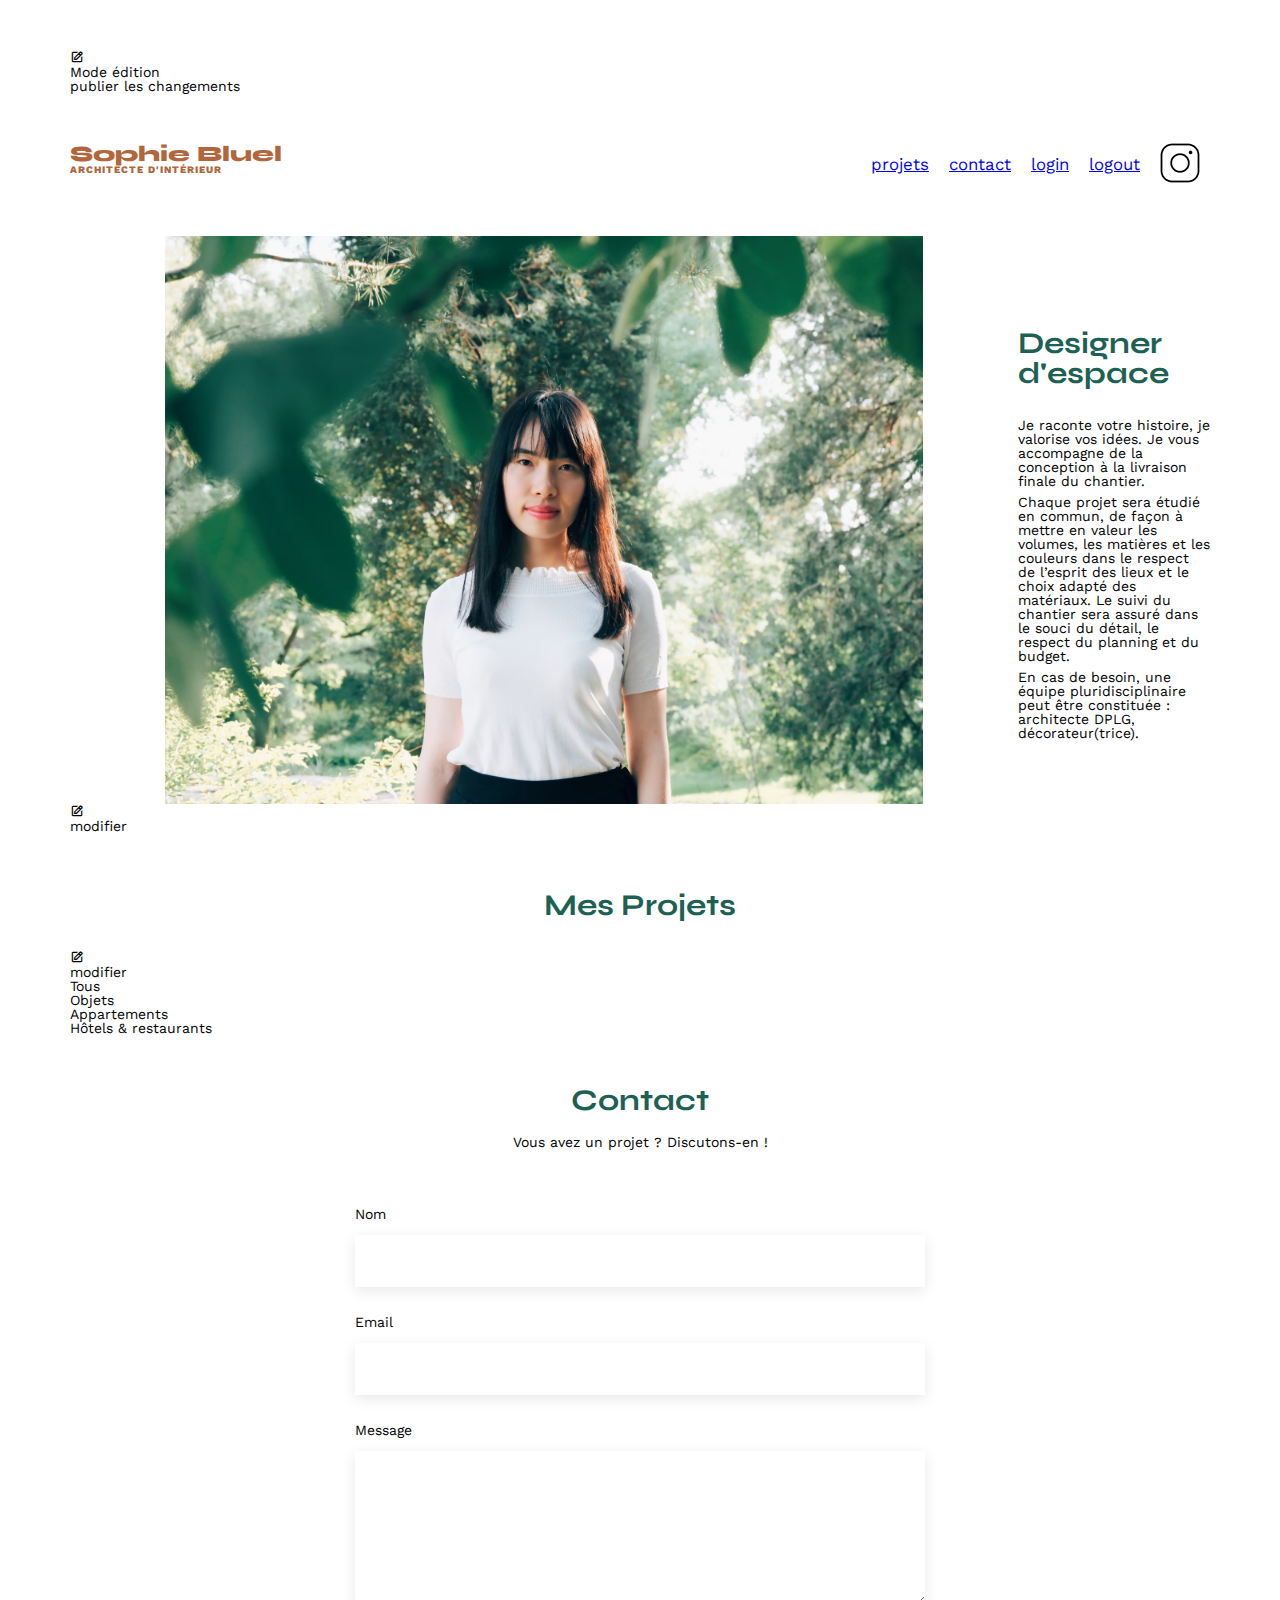
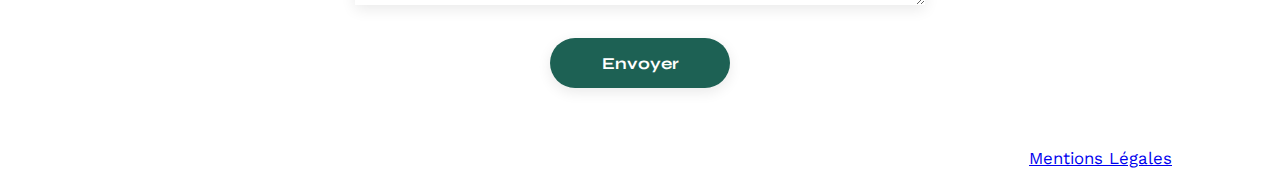
==== FrontEnd/index.html @ e4a9fb1e "Ajout de classes pour la factorisation de app.js" ====
<!DOCTYPE html>
<html lang="fr">

<head>
	<meta charset="UTF-8">
	<title>Sophie Bluel - Architecte d'intérieur</title>
	<meta name="viewport" content="width=device-width, initial-scale=1.0">
	<link rel="preconnect" href="https://fonts.googleapis.com">
	<link rel="preconnect" href="https://fonts.gstatic.com" crossorigin>
	<link href="https://fonts.googleapis.com/css2?family=Syne:wght@700;800&family=Work+Sans&display=swap"
		rel="stylesheet">
	<meta name="description" content="">
	<link href='https://unpkg.com/boxicons@2.1.4/css/boxicons.min.css' rel='stylesheet'>
	<link rel="stylesheet" href="./assets/style.css">
</head>

<body>
	<section class="admin-bar admin hidden">
		<div class="edition-group">
			<i class='bx bx-edit'></i>
			<p>Mode édition</p>
		</div>
		<div class="publish-button">
			<p>publier les changements</p>
		</div>
	</section>
	<header>
		<h1>Sophie Bluel <span>ARCHITECTE D'INTÉRIEUR</span></h1>
		<nav>
			<ul>
				<li><a href="#portfolio">projets</a></li>
				<li><a href="#contact">contact</a></li>
				<li class="not-admin" id="login"><a href="./login.html">login</a></li>
				<li class="admin hidden" id="logout"><a href="#">logout</a></li>
				<li><a href="https://www.instagram.com" target="_blank"><img src="./assets/icons/instagram.png"
							alt="Instagram"></a></li>
			</ul>
		</nav>
	</header>
	<main>
		<section id="introduction">
			<div class="picture-container">
				<figure>
					<img src="./assets/images/sophie-bluel.png" alt="logo de Sophie Bluel">
				</figure>
				<div class="edition-group admin hidden">
					<i class='bx bx-edit'></i>
					<p>modifier</p>
				</div>
			</div>
			<article>
				<h2>Designer d'espace</h2>
				<p>Je raconte votre histoire, je valorise vos idées. Je vous accompagne de la conception à la livraison
					finale du chantier.</p>
				<p>Chaque projet sera étudié en commun, de façon à mettre en valeur les volumes, les matières et les
					couleurs dans le respect de l’esprit des lieux et le choix adapté des matériaux. Le suivi du chantier
					sera assuré dans le souci du détail, le respect du planning et du budget.</p>
				<p>En cas de besoin, une équipe pluridisciplinaire peut être constituée : architecte DPLG,
					décorateur(trice).</p>
			</article>
		</section>
		<section id="portfolio">
			<div class="mes-projets">
				<h2>Mes Projets</h2>
				<div class="edition-group admin hidden" id="edit-works">
					<i class='bx bx-edit'></i>
					<p>modifier</p>
				</div>
			</div>
			<ul class="not-admin filters-category">
				<li class="filter-button active" id="all-cat-button" tabindex="0">Tous</li>
				<li class="filter-button" id="cat1-button" tabindex="0" data-categoryid="1">Objets</li>
				<li class="filter-button" id="cat2-button" tabindex="0" data-categoryid="2">Appartements</li>
				<li class="filter-button" id="cat3-button" tabindex="0" data-categoryid="3">Hôtels & restaurants</li>
			</ul>
			<div class="gallery">
			</div>
		</section>
		<section id="contact">
			<h2>Contact</h2>
			<p>Vous avez un projet ? Discutons-en !</p>
			<form action="" method="post">
				<label for="name">Nom</label>
				<input type="text" name="name" id="name">
				<label for="email">Email</label>
				<input type="email" name="email" id="email">
				<label for="message">Message</label>
				<textarea name="message" id="message" cols="30" rows="10"></textarea>
				<input type="submit" value="Envoyer">
			</form>
		</section>
	</main>

	<footer>
		<nav>
			<ul>
				<li><a href="#">Mentions Légales</a></li>
			</ul>
		</nav>
	</footer>
	<script src="./app.js" defer></script>
</body>

</html>
---- FrontEnd/assets/style.css ----
/* http://meyerweb.com/eric/tools/css/reset/
   v2.0 | 20110126
   License: none (public domain)
*/

html, body, div, span, applet, object, iframe,
h1, h2, h3, h4, h5, h6, p, blockquote, pre,
a, abbr, acronym, address, big, cite, code,
del, dfn, em, img, ins, kbd, q, s, samp,
small, strike, strong, sub, sup, tt, var,
b, u, i, center,
dl, dt, dd, ol, ul, li,
fieldset, form, label, legend,
table, caption, tbody, tfoot, thead, tr, th, td,
article, aside, canvas, details, embed,
figure, figcaption, footer, header, hgroup,
menu, nav, output, ruby, section, summary,
time, mark, audio, video {
	margin: 0;
	padding: 0;
	border: 0;
	font-size: 100%;
	font: inherit;
	vertical-align: baseline;
}
/* HTML5 display-role reset for older browsers */
article, aside, details, figcaption, figure,
footer, header, hgroup, menu, nav, section {
	display: block;
}
body {
	line-height: 1;
}
ol, ul {
	list-style: none;
}
blockquote, q {
	quotes: none;
}
blockquote:before, blockquote:after,
q:before, q:after {
	content: '';
	content: none;
}
table {
	border-collapse: collapse;
	border-spacing: 0;
}
/** end reset css**/
body {
	max-width: 1140px;
	margin:auto;
	font-family: 'Work Sans' ;
	font-size: 14px;
}
header {
	display: flex;
	justify-content: space-between;
	margin: 50px 0
}
section {
	margin: 50px 0
}

h1{
	display: flex;
	flex-direction: column;
	font-family: 'Syne';
	font-size: 22px;
	font-weight: 800;
	color: #B1663C
}

h1 > span {
	font-family: 'Work Sans';
	font-size:10px;
	letter-spacing: 0.1em;
;
}

h2{
	font-family: 'Syne';
	font-weight: 700;
	font-size: 30px;
	color: #1D6154
}
nav ul {
	display: flex;
	align-items: center;
	list-style-type: none;

}
nav li {
	padding: 0 10px;
	font-size: 1.2em;
}

li:hover {
	color: #B1663C;
}
#introduction {
	display: flex;
	align-items: center;
}
#introduction figure {
	flex: 1
}
#introduction img {
	display: block;
	margin: auto;
	width: 80%;
}

#introduction article {
	flex: 1
}
#introduction h2 {
	margin-bottom: 1em;
}

#introduction p {
	margin-bottom: 0.5em;
}
#portfolio h2 {
	text-align: center;
	margin-bottom: 1em;
}
.gallery {
	width: 100%;
	display: grid;
	grid-template-columns: 1fr 1fr 1fr;
	grid-column-gap: 20px;
	grid-row-gap: 20px;
}

.gallery img {
	width: 100%;

}
#contact {
	width: 50%;
margin: auto;
}
#contact > * {
	text-align: center;

}
#contact h2{
	margin-bottom: 20px;
}
#contact form {
	text-align: left;
	margin-top:30px;
	display: flex;
	flex-direction: column;
}

#contact input {
	height: 50px;
	font-size: 1.2em;
	border: none;
	box-shadow: 0px 4px 14px rgba(0, 0, 0, 0.09);
}
#contact label {
	margin: 2em 0 1em 0;
}
#contact textarea {
	border: none;
	box-shadow: 0px 4px 14px rgba(0, 0, 0, 0.09);
}

input[type="submit"]{
	font-family: 'Syne';
	font-weight: 700;
	color: white;
	background-color: #1D6154;
	margin : 2em auto ;
	width: 180px;
	text-align: center;
	border-radius: 60px ;
}

footer nav ul {
	display: flex;
	justify-content: flex-end;
	margin: 2em
}
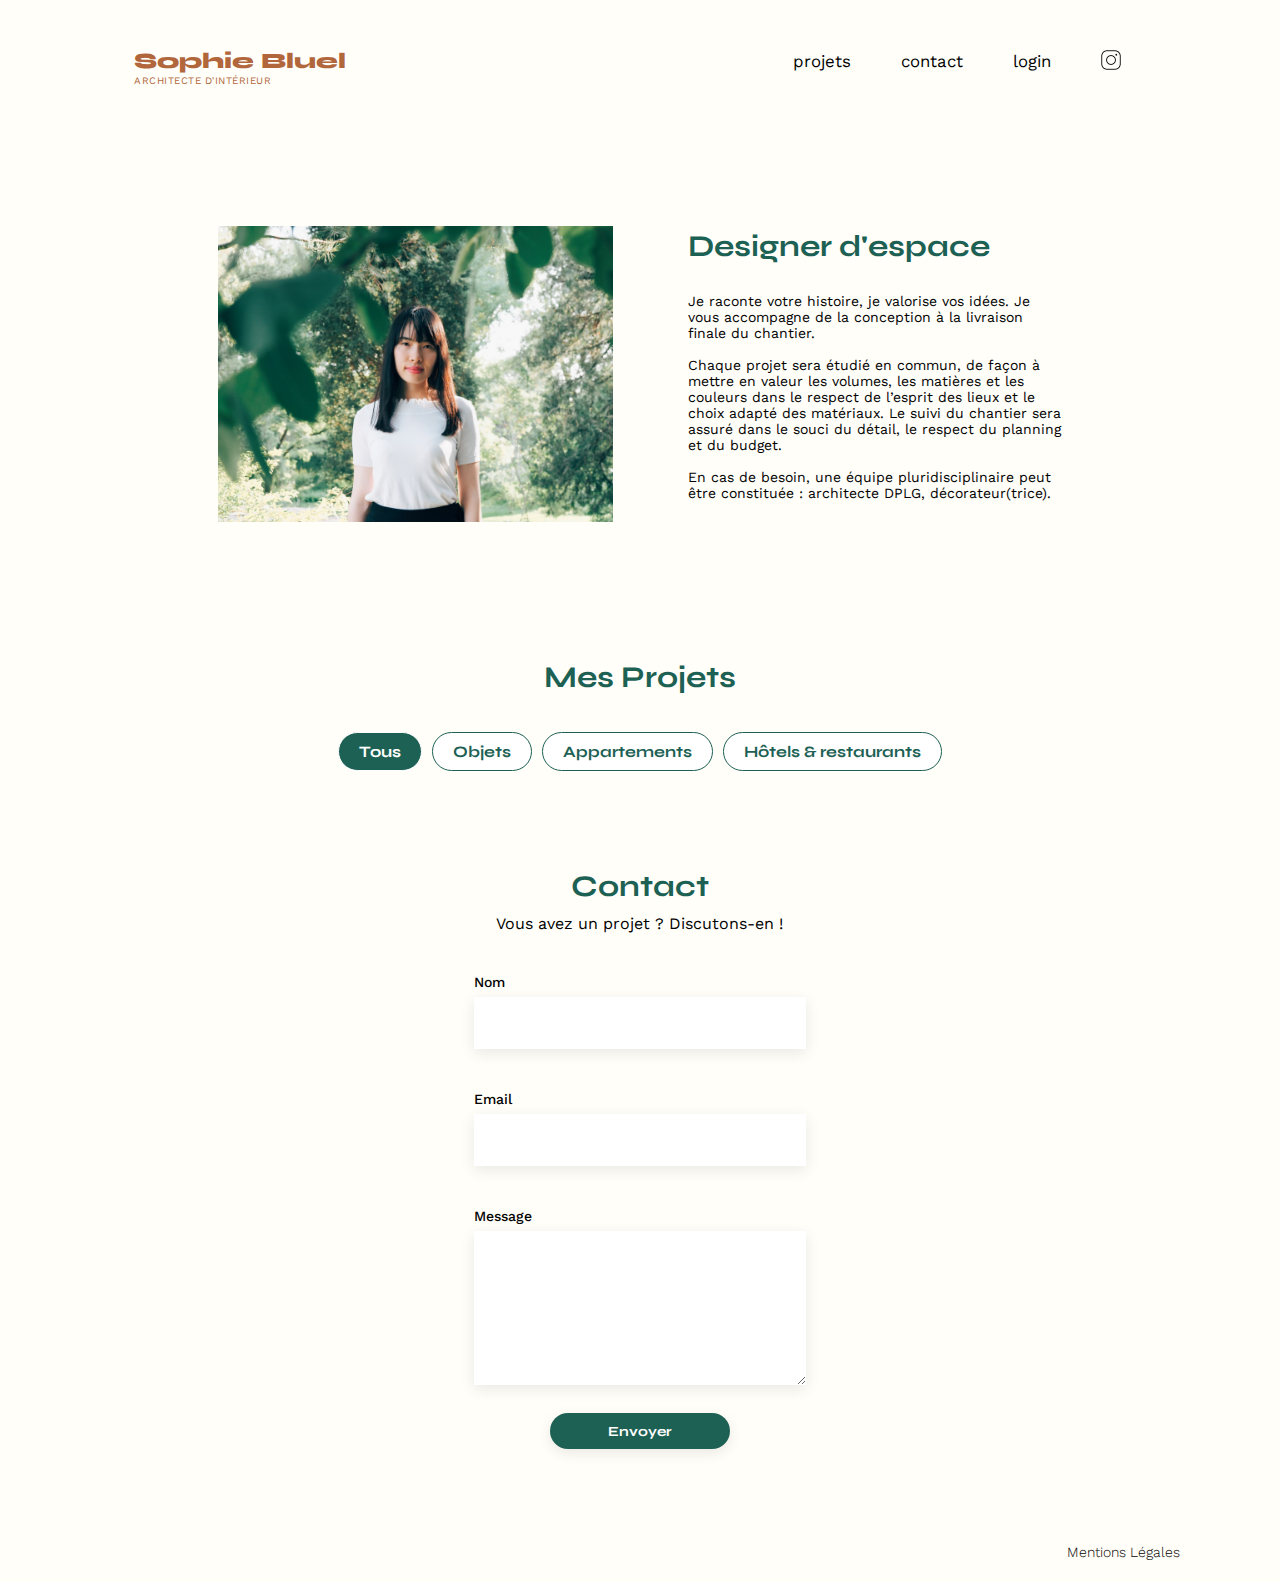
==== commit 1c58f08c: "Affichage de la galerie dans la modale" ====
--- a/FrontEnd/index.html
+++ b/FrontEnd/index.html
@@ -15,6 +15,7 @@
 </head>
 
 <body>
+<!--------------------------------- Barre d'administration --------------------------------->
 	<section class="admin-bar admin hidden">
 		<div class="edition-group">
 			<i class='bx bx-edit'></i>
@@ -24,6 +25,7 @@
 			<p>publier les changements</p>
 		</div>
 	</section>
+<!--------------------------------- Header --------------------------------->
 	<header>
 		<h1>Sophie Bluel <span>ARCHITECTE D'INTÉRIEUR</span></h1>
 		<nav>
@@ -38,6 +40,7 @@
 		</nav>
 	</header>
 	<main>
+<!--------------------------------- Présentation de l'architecte --------------------------------->
 		<section id="introduction">
 			<div class="picture-container">
 				<figure>
@@ -59,6 +62,7 @@
 					décorateur(trice).</p>
 			</article>
 		</section>
+<!--------------------------------- Galerie des travaux --------------------------------->
 		<section id="portfolio">
 			<div class="mes-projets">
 				<h2>Mes Projets</h2>
@@ -76,6 +80,7 @@
 			<div class="gallery">
 			</div>
 		</section>
+<!--------------------------------- Formulaire de contact --------------------------------->
 		<section id="contact">
 			<h2>Contact</h2>
 			<p>Vous avez un projet ? Discutons-en !</p>
@@ -89,8 +94,22 @@
 				<input type="submit" value="Envoyer">
 			</form>
 		</section>
+<!--------------------------------- Fenêtre modale --------------------------------->
+		<section id="work-modal" class="modal">
+			<div class="modal-content photo-gallery">
+				<span class="close">&times;</span>
+				<h2>Galerie photo</h2>
+				<div id="gallery-modal">
+
+				</div>
+				<div class="modal-buttons">
+					<button id="add-picture">Ajouter une photo</button>
+					<a href="#" class="delete-gallery">Supprimer la galerie</a>
+				</div>
+			</div>
+		</section>
 	</main>
-
+<!--------------------------------- Footer --------------------------------->
 	<footer>
 		<nav>
 			<ul>
@@ -98,7 +117,7 @@
 			</ul>
 		</nav>
 	</footer>
-	<script src="./app.js" defer></script>
+	<script src="./app.js"></script>
 </body>
 
 </html>--- a/FrontEnd/assets/style.css
+++ b/FrontEnd/assets/style.css
@@ -34,6 +34,10 @@
 ol, ul {
 	list-style: none;
 }
+a {
+	text-decoration: none;
+	color: unset;
+}
 blockquote, q {
 	quotes: none;
 }
@@ -47,142 +51,518 @@
 	border-spacing: 0;
 }
 /** end reset css**/
+:root {
+	--main-color:#1D6154;
+	--background-color: #FFFEF8;
+	--main-title-color: #B1663C;
+	--button-hover-color: #0E2F28;
+}
+
 body {
-	max-width: 1140px;
+	max-width: 1440px;
+	background-color: var(--background-color);
 	margin:auto;
 	font-family: 'Work Sans' ;
 	font-size: 14px;
-}
-header {
-	display: flex;
-	justify-content: space-between;
-	margin: 50px 0
-}
+	font-weight: 400;
+	box-sizing: border-box;
+}
+
 section {
 	margin: 50px 0
 }
 
-h1{
+h2 {
+	font-family: 'Syne';
+	font-weight: 700;
+	font-size: 30px;
+	color: var(--main-color)
+}
+
+/*--------------------------------- Barre admin ---------------------------------  */
+.admin-bar {
+	display: flex;
+	justify-content: center;
+	align-items: center;
+	height: 60px;
+	width: 100%;
+	margin: 0;
+	background-color: black;
+	color: white;
+	gap: 20px;
+}
+
+.edition-group {
+	display: flex;
+	align-items: center;
+	gap: 10px;
+	font-size: 16px;
+}
+
+.bx-edit {
+	font-size: 25px;
+}
+
+.publish-button {
+	display: flex;
+	align-items: center;
+	height: 60%;
+	padding: 0 20px;
+	border-radius: 60px;
+	background-color: white;
+	color: black;
+	font-weight: 700;
+}
+
+.hidden {
+	display: none !important;
+}
+
+/*--------------------------------- Header ---------------------------------  */
+header {
+	display: flex;
+	justify-content: space-between;
+	margin: 50px 10.5%;
+}
+
+h1 {
 	display: flex;
 	flex-direction: column;
 	font-family: 'Syne';
 	font-size: 22px;
 	font-weight: 800;
-	color: #B1663C
+	color: var(--main-title-color);
+	gap: 4px;
 }
 
 h1 > span {
 	font-family: 'Work Sans';
-	font-size:10px;
-	letter-spacing: 0.1em;
-;
-}
-
-h2{
-	font-family: 'Syne';
-	font-weight: 700;
-	font-size: 30px;
-	color: #1D6154
-}
+	font-size: 10px;
+	font-weight: 400;
+	letter-spacing: 0.05em;
+}
+
 nav ul {
 	display: flex;
 	align-items: center;
 	list-style-type: none;
-
-}
-nav li {
-	padding: 0 10px;
+	
+}
+
+header nav li {
+	padding: 0 25px;
 	font-size: 1.2em;
 }
 
-li:hover {
-	color: #B1663C;
-}
+header nav li:hover {
+	color: #000;
+	font-weight: 800;
+	cursor: pointer;
+}
+
+header nav li.active-page {
+	color: #000;
+	font-weight: 800;
+}
+
+nav li img {
+	width: 20px;
+	transition: all .2s ease-in;
+}
+
+nav li img:hover {
+	scale: 1.2;
+}
+
+/*--------------------------------- Introduction ---------------------------------  */
 #introduction {
 	display: flex;
 	align-items: center;
-}
+	margin: 140px 17%;
+	width: 66%;
+	gap: 75px;
+}
+
+.picture-container {
+	display: flex;
+	flex-direction: column;
+	width: 50%;
+}
+
+.picture-container .edition-group {
+	display: flex;
+	align-items: center;
+	cursor: pointer;
+	margin-top: 15px;
+}
+
+.picture-container i {
+	font-size: 21px;
+}
+
+.picture-container p {
+	font-size: 14px;
+}
+
 #introduction figure {
-	flex: 1
-}
+	width: 100%;
+}
+
 #introduction img {
 	display: block;
 	margin: auto;
-	width: 80%;
+	width: 100%;
 }
 
 #introduction article {
-	flex: 1
+	width: 400px;
+	
 }
 #introduction h2 {
-	margin-bottom: 1em;
-}
-
-#introduction p {
-	margin-bottom: 0.5em;
-}
+	margin-bottom: 2rem;
+}
+
+#introduction article p {
+	width: 100%;
+	margin-bottom: 1rem;
+	line-height: 16px;
+}
+
+/*--------------------------------- Portfolio ---------------------------------  */
+#portfolio {
+	display: flex;
+	flex-direction: column;
+	align-items: center;
+}
+
+.mes-projets {
+	display: flex;
+	align-items: center;
+	gap: 30px;
+	margin-bottom: 40px;
+}
+
+.mes-projets .edition-group {
+	cursor: pointer;
+}
+
 #portfolio h2 {
 	text-align: center;
-	margin-bottom: 1em;
-}
+}
+
+.mes-projets i {
+	font-size: 21px;
+}
+
+.mes-projets p {
+	font-size: 14px;
+}
+
+/*------- Filters -------*/
+.filters-category {
+	display: flex;
+	justify-content: center;
+	gap: 10px;
+}
+
+.filters-category li {
+	display: flex;
+	justify-content: center;
+	align-items: center;
+	font-family: 'Syne';
+	color: var(--main-color);
+	background-color: #FFF;
+	font-weight: 700;
+	font-size: 16px;
+	line-height: 19px;
+	margin : 0;
+	padding: 0 20px;
+	width: fit-content;
+	height: 37px;
+	border: 1.5px solid;
+	border-radius: 60px ;
+	transition: all .2s ease-in;
+	cursor: pointer;
+}
+
+.filters-category li:focus,
+.filters-category li:hover,
+.filters-category li.active {
+	color: #FFF;
+	background-color: var(--main-color);
+}
+
+/*------- Gallery -------*/
 .gallery {
-	width: 100%;
+	width: 66%;
 	display: grid;
 	grid-template-columns: 1fr 1fr 1fr;
 	grid-column-gap: 20px;
 	grid-row-gap: 20px;
+	margin-top: 50px;
 }
 
 .gallery img {
 	width: 100%;
-
-}
-#contact {
-	width: 50%;
-margin: auto;
-}
-#contact > * {
+	margin-bottom: 5px;
+}
+
+.gallery figcaption {
+	font-size: 13px;
+
+}
+
+/*--------------------------------- Contact ---------------------------------  */
+#contact,
+#form-connexion {
+	width: 26%;
+	margin: auto;
+}
+
+#contact > *,
+#form-connexion > * {
 	text-align: center;
-
-}
-#contact h2{
-	margin-bottom: 20px;
-}
-#contact form {
+}
+
+#contact h2,
+#form-connexion h2 {
+	margin-bottom: 15px;
+}
+
+#contact > p,
+#form-connexion > p {
+	font-size: 16px;
+}
+
+#contact form,
+#form-connexion form {
 	text-align: left;
-	margin-top:30px;
-	display: flex;
-	flex-direction: column;
-}
-
-#contact input {
-	height: 50px;
-	font-size: 1.2em;
+	display: flex;
+	flex-direction: column;
+}
+
+#contact input,
+#form-connexion input {
 	border: none;
 	box-shadow: 0px 4px 14px rgba(0, 0, 0, 0.09);
 }
-#contact label {
-	margin: 2em 0 1em 0;
-}
+
+input[type="email"],
+input[type="password"],
+input[type="text"] {
+   height: 50px;
+   font-size: 1.2em;
+
+}
+
+#contact label,
+#form-connexion label {
+	margin: 3em 0 0.5em 0;
+	font-weight: 500;
+	line-height: 16px;
+}
+
 #contact textarea {
 	border: none;
 	box-shadow: 0px 4px 14px rgba(0, 0, 0, 0.09);
 }
 
-input[type="submit"]{
+input[type="submit"],
+.modal-buttons button {
 	font-family: 'Syne';
+   font-size: 14px;
 	font-weight: 700;
 	color: white;
-	background-color: #1D6154;
+	background-color: var(--main-color);
 	margin : 2em auto ;
 	width: 180px;
+   height: 36px;
 	text-align: center;
-	border-radius: 60px ;
+	border-radius: 60px;
+	transition: all .2s ease-in;
+}
+
+input[type="submit"]:hover,
+.modal-buttons button:hover {
+	background-color:var(--button-hover-color);
+	cursor: pointer;
+	transform: translateY(-2px);
+}
+
+input[type="submit"]:active {
+	transform: translateY(2px);
+}
+
+/*--------------------------------- Modale ---------------------------------  */
+.modal {
+	position: fixed;
+	margin: 0;
+	top: 0;
+	left: 0;
+	width: 100vw;
+	height: 100vh;
+	display: none;
+	opacity: 0; 
+	transition: all 100ms linear;
+	background-color: rgba(0, 0, 0, 0.4);
+	z-index: 9999;
+ }
+ 
+ /* positionne la modale au centre de la page */
+ .modal-content {
+	display: flex;
+	flex-direction: column;
+	justify-content: space-between;
+	align-items: center;
+	position: fixed;
+	top: 50%;
+	left: 50%;
+	transform: translate(-50%, -50%);
+	width: 17.2%;
+	min-width: 380px;
+	height: 620px;
+	border-radius: 10px;
+	background-color: white;
+	z-index: 9999;
+	padding: 60px 4% 50px 4%;
+ }
+ 
+ /* positionne le bouton de fermeture en haut à drotie de la modale */
+ .close {
+	position: absolute;
+	top: 20px;
+	right: 20px;
+	font-size: 32px;
+	font-weight: bold;
+	cursor: pointer;
+	transition: all 250ms cubic-bezier(0.55, 0.06, 0.68, 0.19);
+ }
+
+ .close:hover {
+	transform: rotate(90deg);
+	text-shadow: 7px 0px 5px rgba(0,0,0,0.3), 
+    0px -4px 10px rgba(255,255,255,0.3);
+ }
+
+ .modal-content h2 {
+	font-family: 'Work Sans' ;
+	font-size: 26px;
+	font-weight: 400;
+	color: black;
+ }
+
+ /* Configure l'affichage des travaux avec display grid */
+ #gallery-modal {
+	display: grid;
+	grid-template-columns: repeat(5, 1fr);
+	grid-template-rows: repeat(3, 1fr);
+	row-gap: 10px;
+	column-gap: 6px;
+	padding: 40px 0 47px 0;
+	border-bottom: 1px solid #b3b3b3;
+ }
+
+ #gallery-modal figure {
+	position: relative;
+	cursor: pointer;
+ }
+
+ /* Postionne les icônes de gestion des travaux en haut à droite de chaque image */
+ #gallery-modal .modal-pic-icons {
+	position: absolute;
+	top: 6px;
+	right: 6px;
+	width: 17px;
+	height: 17px;
+	background-color: black;
+	border-radius: 2px;
+	display: flex;
+	justify-content: center;
+	align-items: center;
+	margin-left: 3px;
+ }
+
+ #gallery-modal .modal-pic-icons .bx {
+	color: white;
+	font-size: 11px;
+ }
+
+ #gallery-modal .modal-pic-icons:hover {
+	background-color: rgb(97, 97, 97);
+ }
+
+ #gallery-modal figcaption {
+	font-size: 12px;
+ }
+
+ #gallery-modal img {
+	width: 100%;
+ }
+
+ .modal-buttons {
+	display: flex;
+	flex-direction: column;
+	align-items: center;
+ }
+
+ .modal-buttons button {
+	border: none;
+	width: 230px;
+ }
+
+ .modal-buttons a {
+	display: inline-block;
+	color: #D65353;
+	;
+ }
+
+/*--------------------------------- Footer ---------------------------------  */
+footer {
+	display: flex;
+	justify-content: flex-end;
+	height: 60px;
+	margin-top: 45px;
+}
+
+footer nav {
+	display: flex;
+	flex-direction: column;
+	justify-content: center;
+	margin: 0 100px 0 0;
 }
 
 footer nav ul {
 	display: flex;
 	justify-content: flex-end;
-	margin: 2em
-}
-
+	align-items: center;
+}
+
+footer nav li {
+	font-weight: 300;
+	font-size: 14px;
+}
+
+footer a:hover {
+	font-weight: 800;
+}
+
+/*--------------------------------- Page Login ---------------------------------  */
+#form-connexion {
+   margin-bottom: 300px;
+}
+
+#form-connexion h2 {
+   margin: 150px 0 0 0;
+}
+
+#form-connexion a {
+   text-decoration: underline;
+   text-underline-offset: 2px;
+   text-decoration-thickness: 0.05em;
+   font-size: 14px;
+   transition: all .3s;
+}
+
+#form-connexion a:hover {
+   font-weight: 800;
+}